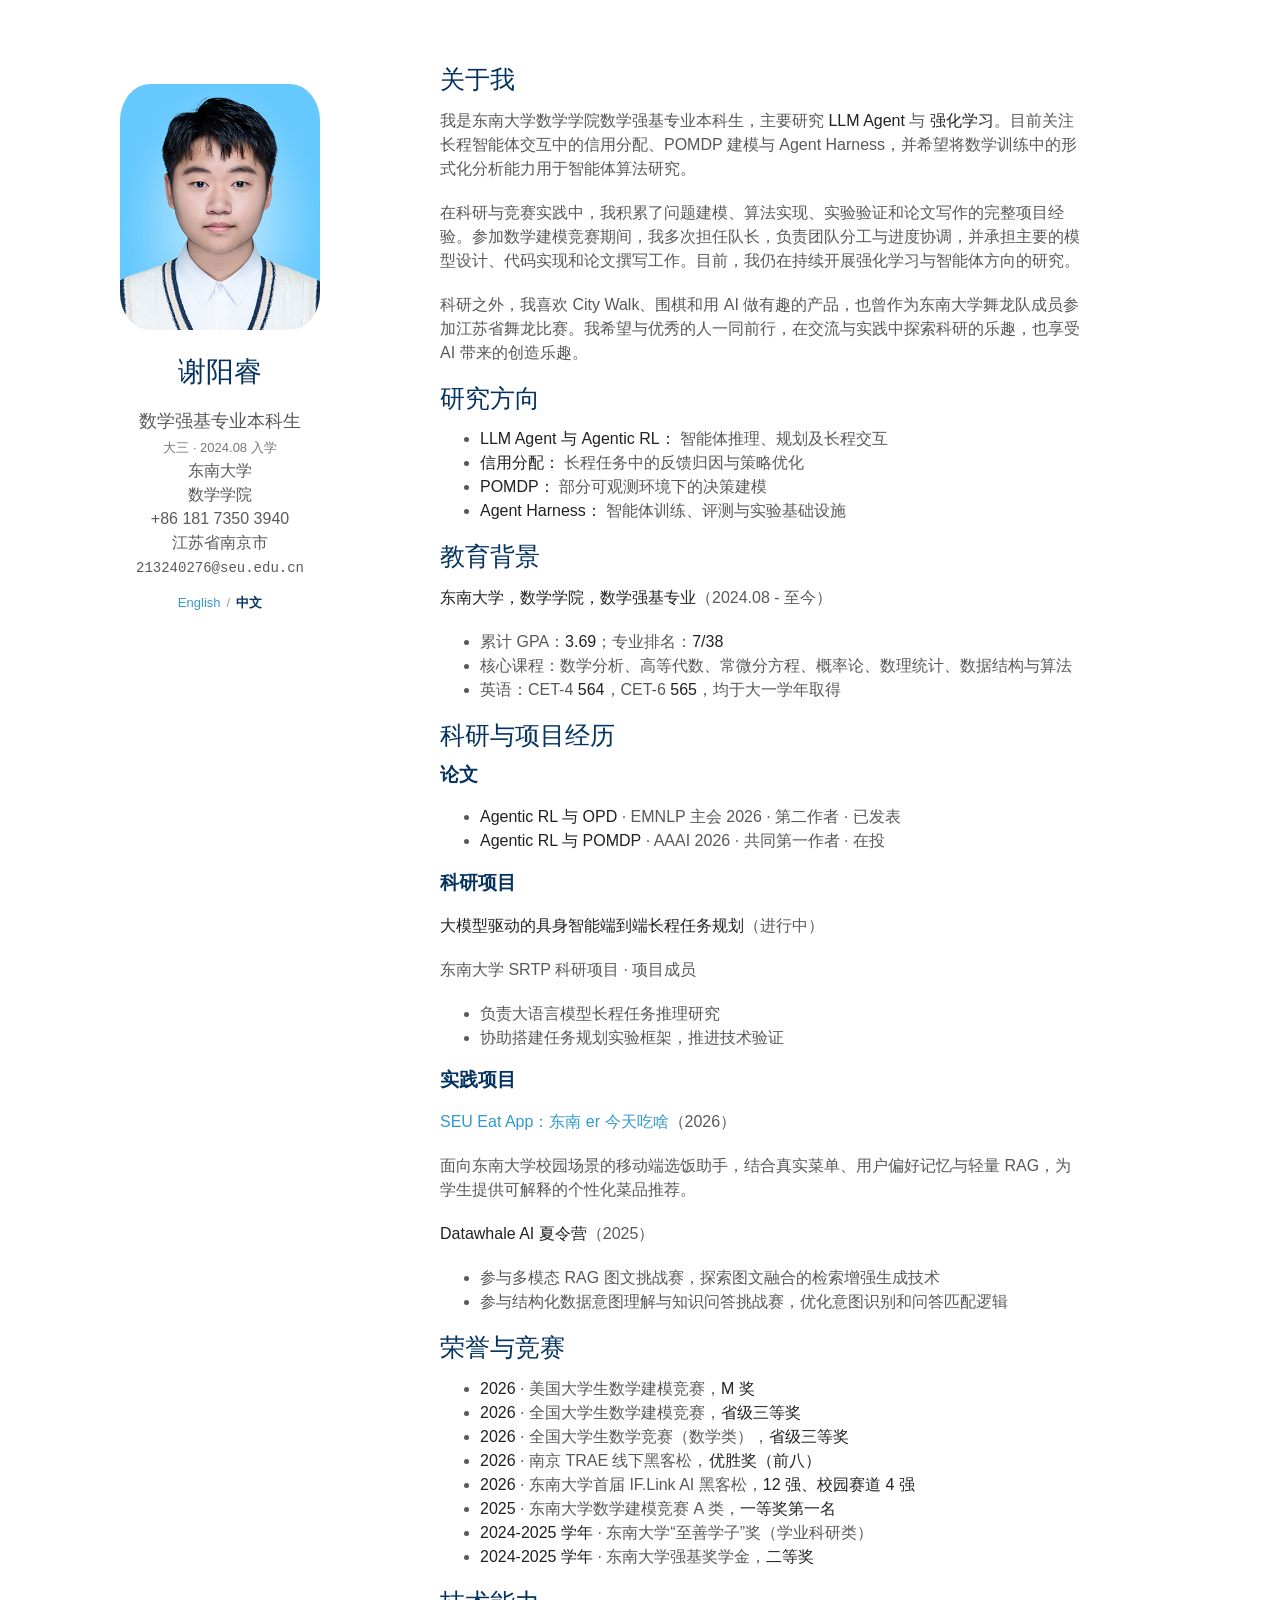
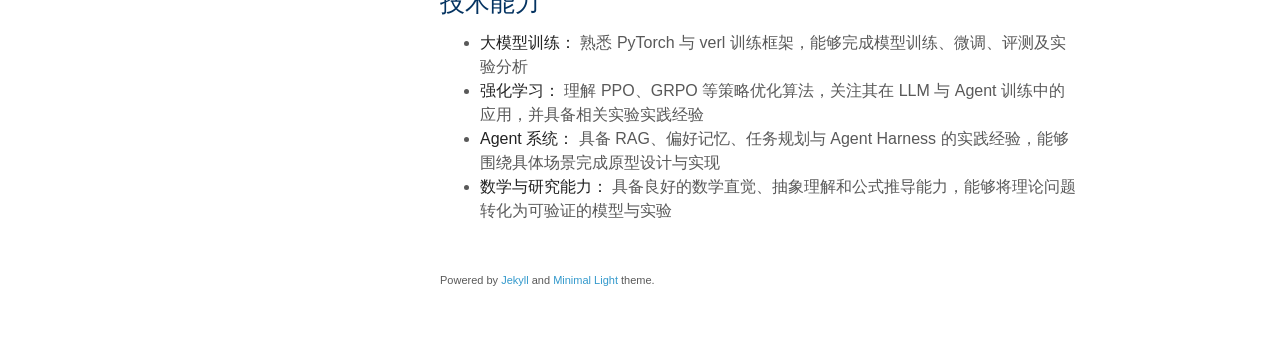
==== zh/index.html @ 02e59c10 "deploy bilingual academic homepage" ====
<!doctype html><html lang="zh-CN"><head>
  <meta charset="UTF-8"><meta name="viewport" content="width=device-width,initial-scale=1">
  <meta name="description" content="谢阳睿的学术主页。研究方向包括 LLM Agent、强化学习、信用分配与 Agent Harness。"><meta name="robots" content="noindex, nofollow, noarchive, nosnippet">
  <link rel="alternate" hreflang="en" href="/"><link rel="alternate" hreflang="zh-CN" href="/zh/"><link rel="alternate" hreflang="x-default" href="/">
  <link rel="icon" href="../assets/img/favicon.png" type="image/png"><title>谢阳睿 | 东南大学数学学院</title>
  <link rel="stylesheet" href="../assets/css/font_sans_serif.css"><link rel="stylesheet" href="../assets/css/style.css"></head>
  <body><div class="wrapper"><header>
  <a class="image avatar"><img src="../assets/img/yangrui-xie.jpeg" alt="谢阳睿"></a>
  <h1>谢阳睿</h1><position style="font-size:1.10rem">数学强基专业本科生</position><br>
  <div class="academic-status">大三 · 2024.08 入学</div>
  <a href="https://math.seu.edu.cn/"><autocolor>东南大学<br>数学学院</autocolor></a><br>
  <div class="address">+86 181 7350 3940<br>江苏省南京市</div><email>213240276@seu.edu.cn</email>
  <nav class="language-switch" aria-label="Language"><a href="../">English</a><span>/</span><a href="./" aria-current="page">中文</a></nav><br><br>
  </header><main><h2>关于我</h2>
<p>我是东南大学数学学院数学强基专业本科生，主要研究 <strong>LLM Agent</strong> 与 <strong>强化学习</strong>。目前关注长程智能体交互中的信用分配、POMDP 建模与 Agent Harness，并希望将数学训练中的形式化分析能力用于智能体算法研究。</p>
<p>在科研与竞赛实践中，我积累了问题建模、算法实现、实验验证和论文写作的完整项目经验。参加数学建模竞赛期间，我多次担任队长，负责团队分工与进度协调，并承担主要的模型设计、代码实现和论文撰写工作。目前，我仍在持续开展强化学习与智能体方向的研究。</p>
<p>科研之外，我喜欢 City Walk、围棋和用 AI 做有趣的产品，也曾作为东南大学舞龙队成员参加江苏省舞龙比赛。我希望与优秀的人一同前行，在交流与实践中探索科研的乐趣，也享受 AI 带来的创造乐趣。</p>
<h2>研究方向</h2>
<ul>
<li><strong>LLM Agent 与 Agentic RL：</strong> 智能体推理、规划及长程交互</li>
<li><strong>信用分配：</strong> 长程任务中的反馈归因与策略优化</li>
<li><strong>POMDP：</strong> 部分可观测环境下的决策建模</li>
<li><strong>Agent Harness：</strong> 智能体训练、评测与实验基础设施</li>
</ul>
<h2>教育背景</h2>
<p><strong>东南大学，数学学院，数学强基专业</strong>（2024.08 - 至今）</p>
<ul>
<li>累计 GPA：<strong>3.69</strong>；专业排名：<strong>7/38</strong></li>
<li>核心课程：数学分析、高等代数、常微分方程、概率论、数理统计、数据结构与算法</li>
<li>英语：CET-4 <strong>564</strong>，CET-6 <strong>565</strong>，均于大一学年取得</li>
</ul>
<h2>科研与项目经历</h2>
<h3>论文</h3>
<div class="publications compact-publications"><ul>
    <li><strong>Agentic RL 与 OPD</strong> · EMNLP 主会 2026 · 第二作者 · 已发表</li>
    <li><strong>Agentic RL 与 POMDP</strong> · AAAI 2026 · 共同第一作者 · 在投</li></ul></div>

<h3>科研项目</h3>
<p><strong>大模型驱动的具身智能端到端长程任务规划</strong>（进行中）</p>
<p>东南大学 SRTP 科研项目 · 项目成员</p>
<ul>
<li>负责大语言模型长程任务推理研究</li>
<li>协助搭建任务规划实验框架，推进技术验证</li>
</ul>
<h3>实践项目</h3>
<p><strong><a href="https://github.com/XYR222/seu-eat-app">SEU Eat App：东南 er 今天吃啥</a></strong>（2026）</p>
<p>面向东南大学校园场景的移动端选饭助手，结合真实菜单、用户偏好记忆与轻量 RAG，为学生提供可解释的个性化菜品推荐。</p>
<p><strong>Datawhale AI 夏令营</strong>（2025）</p>
<ul>
<li>参与多模态 RAG 图文挑战赛，探索图文融合的检索增强生成技术</li>
<li>参与结构化数据意图理解与知识问答挑战赛，优化意图识别和问答匹配逻辑</li>
</ul>
<h2>荣誉与竞赛</h2>
<ul>
<li><strong>2026</strong> · 美国大学生数学建模竞赛，<strong>M 奖</strong></li>
<li><strong>2026</strong> · 全国大学生数学建模竞赛，<strong>省级三等奖</strong></li>
<li><strong>2026</strong> · 全国大学生数学竞赛（数学类），<strong>省级三等奖</strong></li>
<li><strong>2026</strong> · 南京 TRAE 线下黑客松，<strong>优胜奖（前八）</strong></li>
<li><strong>2026</strong> · 东南大学首届 IF.Link AI 黑客松，<strong>12 强、校园赛道 4 强</strong></li>
<li><strong>2025</strong> · 东南大学数学建模竞赛 A 类，<strong>一等奖第一名</strong></li>
<li><strong>2024-2025 学年</strong> · 东南大学“至善学子”奖（学业科研类）</li>
<li><strong>2024-2025 学年</strong> · 东南大学强基奖学金，<strong>二等奖</strong></li>
</ul>
<h2>技术能力</h2>
<ul>
<li><strong>大模型训练：</strong> 熟悉 PyTorch 与 verl 训练框架，能够完成模型训练、微调、评测及实验分析</li>
<li><strong>强化学习：</strong> 理解 PPO、GRPO 等策略优化算法，关注其在 LLM 与 Agent 训练中的应用，并具备相关实验实践经验</li>
<li><strong>Agent 系统：</strong> 具备 RAG、偏好记忆、任务规划与 Agent Harness 的实践经验，能够围绕具体场景完成原型设计与实现</li>
<li><strong>数学与研究能力：</strong> 具备良好的数学直觉、抽象理解和公式推导能力，能够将理论问题转化为可验证的模型与实验</li>
</ul>
<br><p><small>Powered by <a href="https://jekyllrb.com/">Jekyll</a> and <a href="https://github.com/harryrichman/minimal-light-academic">Minimal Light</a> theme.</small></p></main><footer></footer></div>
  <script src="../assets/js/scale.fix.js"></script></body></html>
---- assets/css/font_sans_serif.css ----
body {
  background-color: #fff;
  font: 16px/1.5 Calibri, -apple-system, BlinkMacSystemFont, "Segoe UI", Roboto, Oxygen, Ubuntu, Cantarell, "Fira Sans", "Droid Sans", "Helvetica Neue", Arial, sans-serif, "Apple Color Emoji", "Segoe UI Emoji", "Segoe UI Symbol";
  color: #595959;
  font-weight: 400;
}
---- assets/css/style.css ----
body{margin:0;padding:0}code{font-size:10pt}.pub-row,.note-row{display:flex;align-items:center}.social-icons a{display:inline-block;height:2.4rem;width:2.4rem;background-color:rgba(0,0,0,0);color:#043361 !important;border-radius:100%;text-align:center;font-size:1.15rem;line-height:2.5rem;margin-right:1rem}.social-icons a:last-child{margin-right:0}.social-icons a:hover{background-color:#fff;color:#000;transform:scale(1.2)}.icon-button{background-color:#fff;border-radius:3.6rem;cursor:pointer;display:inline-block;font-size:2rem;height:3.6rem;line-height:3.6rem;margin:0 5px;position:relative;text-align:center;-webkit-user-select:none;-moz-user-select:none;-ms-user-select:none;user-select:none;width:3.6rem}.icon-button span{border-radius:0;display:block;height:0;left:50%;margin:0;position:absolute;top:50%;-webkit-transition:all .3s;-moz-transition:all .3s;-o-transition:all .3s;transition:all .3s;width:0}.icon-button:hover span{width:3.6rem;height:3.6rem;border-radius:3.6rem;margin:-1.8rem}.twitter span{background-color:#4099ff}.facebook span{background-color:#4286f4}.linkedin span{background-color:#0077b5}.github span{background-color:#000}email{font-size:14px;font-family:monospace,"Ubuntu Mono";white-space:nowrap;margin-left:-100%;margin-right:-100%}.icon-button i{background:none;color:#fff;height:3.6rem;left:0;line-height:3.6rem;position:absolute;top:0;-webkit-transition:all .3s;-moz-transition:all .3s;-o-transition:all .3s;transition:all .3s;width:3.6rem;z-index:10}.icon-button .icon-twitter{color:#4099ff}.icon-button .icon-facebook{color:#4286f4}.icon-button .icon-github{color:#000}.icon-button .icon-linkedin{color:#0077b5}.icon-button:hover .icon-twitter,.icon-button:hover .icon-facebook,.icon-button:hover .icon-github,.icon-button:hover .icon-linkedin{color:#fff}autocolor{color:#595959}lightonly{visibility:visible}darkonly{visibility:hidden}education{font-weight:500;font-size:115%}papertitle{font-weight:600;font-size:100%}.image{border-radius:.35em;border:0;display:inline-block;position:relative}.image:before{-moz-transition:opacity .2s ease-in-out;-webkit-transition:opacity .2s ease-in-out;-ms-transition:opacity .2s ease-in-out;transition:opacity .2s ease-in-out;border-radius:.35em;content:"";display:block;height:100%;left:0;opacity:.5;position:absolute;top:0;width:100%}.image.avatar:before{display:none}.image.avatar img{width:200px;border-radius:15%;margin:20px 10px;padding:0}#header .image.avatar{margin:0 0 1em 0;width:8em}h3,h4,h5,h6{font-weight:600;color:#043361;margin:0 0 20px}h1{font-weight:500;color:#043361;margin:0 0 20px}h2{color:#043361;font-weight:500;margin:2px 0px 15px;font-size:157%}p,ul,ol,table,pre,dl{margin:0 0 20px}h1,h2,h3{line-height:1.1}h1{font-size:28px}a{color:#39c;text-decoration:none}a:hover{color:#069}a small{font-size:11px;color:#777;margin-top:-0.3em;display:block}a:hover small{color:#777}.wrapper{width:1080px;margin:0 auto}blockquote{border-left:1px solid #e5e5e5;margin:1em 10px;padding:0 0 0 20px;font-style:italic}code,pre{font-family:Monaco,Bitstream Vera Sans Mono,Lucida Console,Terminal,Consolas,Liberation Mono,DejaVu Sans Mono,Courier New,monospace;color:#333;background-color:#f8f8f8;border-radius:2px;padding:.2rem 0}pre{padding:8px 15px;background:#f8f8f8;border-radius:5px;border:1px solid #e5e5e5;overflow-x:auto}table{width:100%;border-collapse:collapse}th,td{text-align:left;padding:5px 10px;border-bottom:1px solid #e5e5e5}dt{color:#444;font-weight:500}th{color:#444}header{width:240px;float:left;position:fixed;-webkit-font-smoothing:subpixel-antialiased;padding-top:4em;text-align:center}header ul{list-style:none;height:40px;padding:0;background:#f4f4f4;border-radius:5px;border:1px solid #e0e0e0;width:270px}header li{width:89px;float:left;border-right:1px solid #e0e0e0;height:40px}header li:first-child a{border-radius:5px 0 0 5px}header li:last-child a{border-radius:0 5px 5px 0}header ul a{line-height:1;font-size:11px;color:#999;display:block;text-align:center;padding-top:6px;height:34px}header ul a:hover{color:#999}header ul a:active{background-color:#f0f0f0}strong{color:#222;font-weight:500}header ul li+li+li{border-right:none;width:89px}header ul a strong{font-size:14px;display:block;color:#222}main{width:640px;float:right;padding-top:4em;padding-bottom:50px;padding-right:100px}small{font-size:11px}hr{border:0;background:#e5e5e5;height:1px;margin:0 0 20px}footer{width:232px;float:left;position:fixed;bottom:30px;-webkit-font-smoothing:subpixel-antialiased;text-align:center}@media print,screen and (max-width: 1040px){.pub-row,.note-row{display:flex;align-items:center}div.wrapper{width:auto;margin:0}header,main,footer{float:none;position:static;width:auto}header{padding-right:320px}main{border:1px solid #e5e5e5;border-width:1px 0;padding:20px 0;margin:0 0 20px}header a small{display:inline}header ul{position:absolute;right:50px;top:52px}.image.avatar img{width:170px}#head1o2{visibility:hidden}#head2o2{visibility:hidden}}@media print,screen and (max-width: 1040px){body{word-wrap:break-word;padding:15px}.pub-row,note-row{display:flex;align-items:center}header{padding:0}pre,code{word-wrap:normal}}@media print,screen and (max-width: 480px){.pub-row,note-row{display:block;align-items:center}body{padding:15px}header ul{width:99%}header li,header ul li+li+li{width:33%}.image.avatar img{width:140px}#head1o2{visibility:hidden}#head2o2{visibility:hidden}}@media print{body{padding:.4in;font-size:12pt;color:#444}}.biblink{text-decoration:none;display:inline;margin-right:0px}.fakelink{text-decoration:none;cursor:pointer}.bibref{font-size:70%;margin-top:10px;margin-left:0px;display:none;font-family:monospace}.badge{display:inline-block;padding:.25em .4em;font-size:75%;font-weight:700;line-height:1;text-align:center;white-space:nowrap;vertical-align:baseline;border-radius:.25rem;transition:color .15s ease-in-out,background-color .15s ease-in-out,border-color .15s ease-in-out,box-shadow .15s ease-in-out}.badge{color:#fff !important;border-radius:.125rem;-webkit-box-shadow:0 2px 5px 0 rgba(0,0,0,.16),0 2px 10px 0 rgba(0,0,0,.12);box-shadow:0 2px 5px 0 rgba(0,0,0,.16),0 2px 10px 0 rgba(0,0,0,.12)}:root{--global-bg-color: #ffffff;--global-code-bg-color: rgba(181, 9, 172, 0.05);--global-text-color: #000000;--global-text-color-light: #828282;--global-theme-color: #002D72;--global-hover-color: #ffb81c;--global-footer-bg-color: #1c1c1c;--global-footer-text-color: #e8e8e8;--global-footer-link-color: #ffffff;--global-distill-app-color: #828282}@media print,screen and (min-width: 480px){.col-sm-9{width:100%}}.publications{margin-top:0}.publications h1{color:var(--global-theme-color);font-size:2rem;text-align:center;margin-top:1em;margin-bottom:1em}.publications h2{margin-bottom:1rem}.publications h2 span{font-size:1.5rem}.publications h2.year{color:#e8e8e8;border-top:1px solid #e8e8e8;margin-top:2rem;margin-bottom:0rem;text-align:right}.publications ol.bibliography{list-style:none;padding:0;margin-top:0}.publications ol.bibliography li{margin-bottom:.5rem}.publications ol.bibliography li .abbr{height:8rem;margin-bottom:.5rem}.publications ol.bibliography li .abbr abbr{display:inline-block;background-color:var(--global-theme-color);padding-left:1rem;padding-right:1rem;position:absolute;top:8px;left:16px}.publications ol.bibliography li .abbr abbr a{color:#fff}.publications ol.bibliography li .abbr abbr a:hover{text-decoration:none}.publications ol.bibliography li .abbr .award{color:var(--global-theme-color) !important;border:1px solid var(--global-theme-color)}.publications ol.bibliography li .title{font-weight:bolder}.publications ol.bibliography li .author a{border-bottom:1px var(--global-theme-color)}.publications ol.bibliography li .author a:hover{border-bottom-style:solid;text-decoration:none}.publications ol.bibliography li .author>em{border-bottom:1px solid;font-style:normal}.publications ol.bibliography li .links a.btn{color:#000;border:1px solid #000;padding-left:.5rem;padding-right:.5rem;padding-top:.1rem;padding-bottom:.1rem}.publications ol.bibliography li .links a.btn:hover{color:var(--global-theme-color);border-color:var(--global-theme-color)}.publications ol.bibliography li .hidden{font-size:.875rem;max-height:0px;overflow:hidden;text-align:justify;-webkit-transition:.15s ease;-moz-transition:.15s ease;-ms-transition:.15s ease;-o-transition:.15s ease;transition:all .15s ease}.publications ol.bibliography li .hidden p{line-height:1.4em;margin:10px}.publications ol.bibliography li .hidden pre{font-size:1em;line-height:1.4em;padding:10px}.publications ol.bibliography li .hidden.open{max-height:100em;-webkit-transition:.15s ease;-moz-transition:.15s ease;-ms-transition:.15s ease;-o-transition:.15s ease;transition:all .15s ease}.publications ol.bibliography li div.abstract.hidden{border:dashed 1px var(--global-bg-color)}.publications ol.bibliography li div.abstract.hidden.open{border-color:var(--global-text-color)}.publications ol.bibliography li .teaser{border-radius:8px;box-shadow:3px 3px 6px #888;height:123px;width:180px;margin-top:5px;margin-left:5px;margin-bottom:5px;object-fit:cover}.notes ul.notes_list li .links a.btn{color:#000;border:1px solid #000;padding-left:.5rem;padding-right:.5rem;padding-top:.1rem;padding-bottom:.1rem}.notes ul.notes_list li .links a.btn:hover{color:var(--global-theme-color);border-color:var(--global-theme-color)}.notes ul.notes_list li .teaser{border-radius:8px;box-shadow:3px 3px 6px #888;height:123px;width:180px;margin-top:5px;margin-left:5px;margin-bottom:5px;object-fit:cover}.language-switch{margin-top:14px;font-size:13px}.academic-status{margin:3px 0 2px;color:#777;font-size:13px}.language-switch span{margin:0 6px;color:#999}.language-switch a[aria-current=page]{color:#043361;font-weight:600;cursor:default;text-decoration:none}
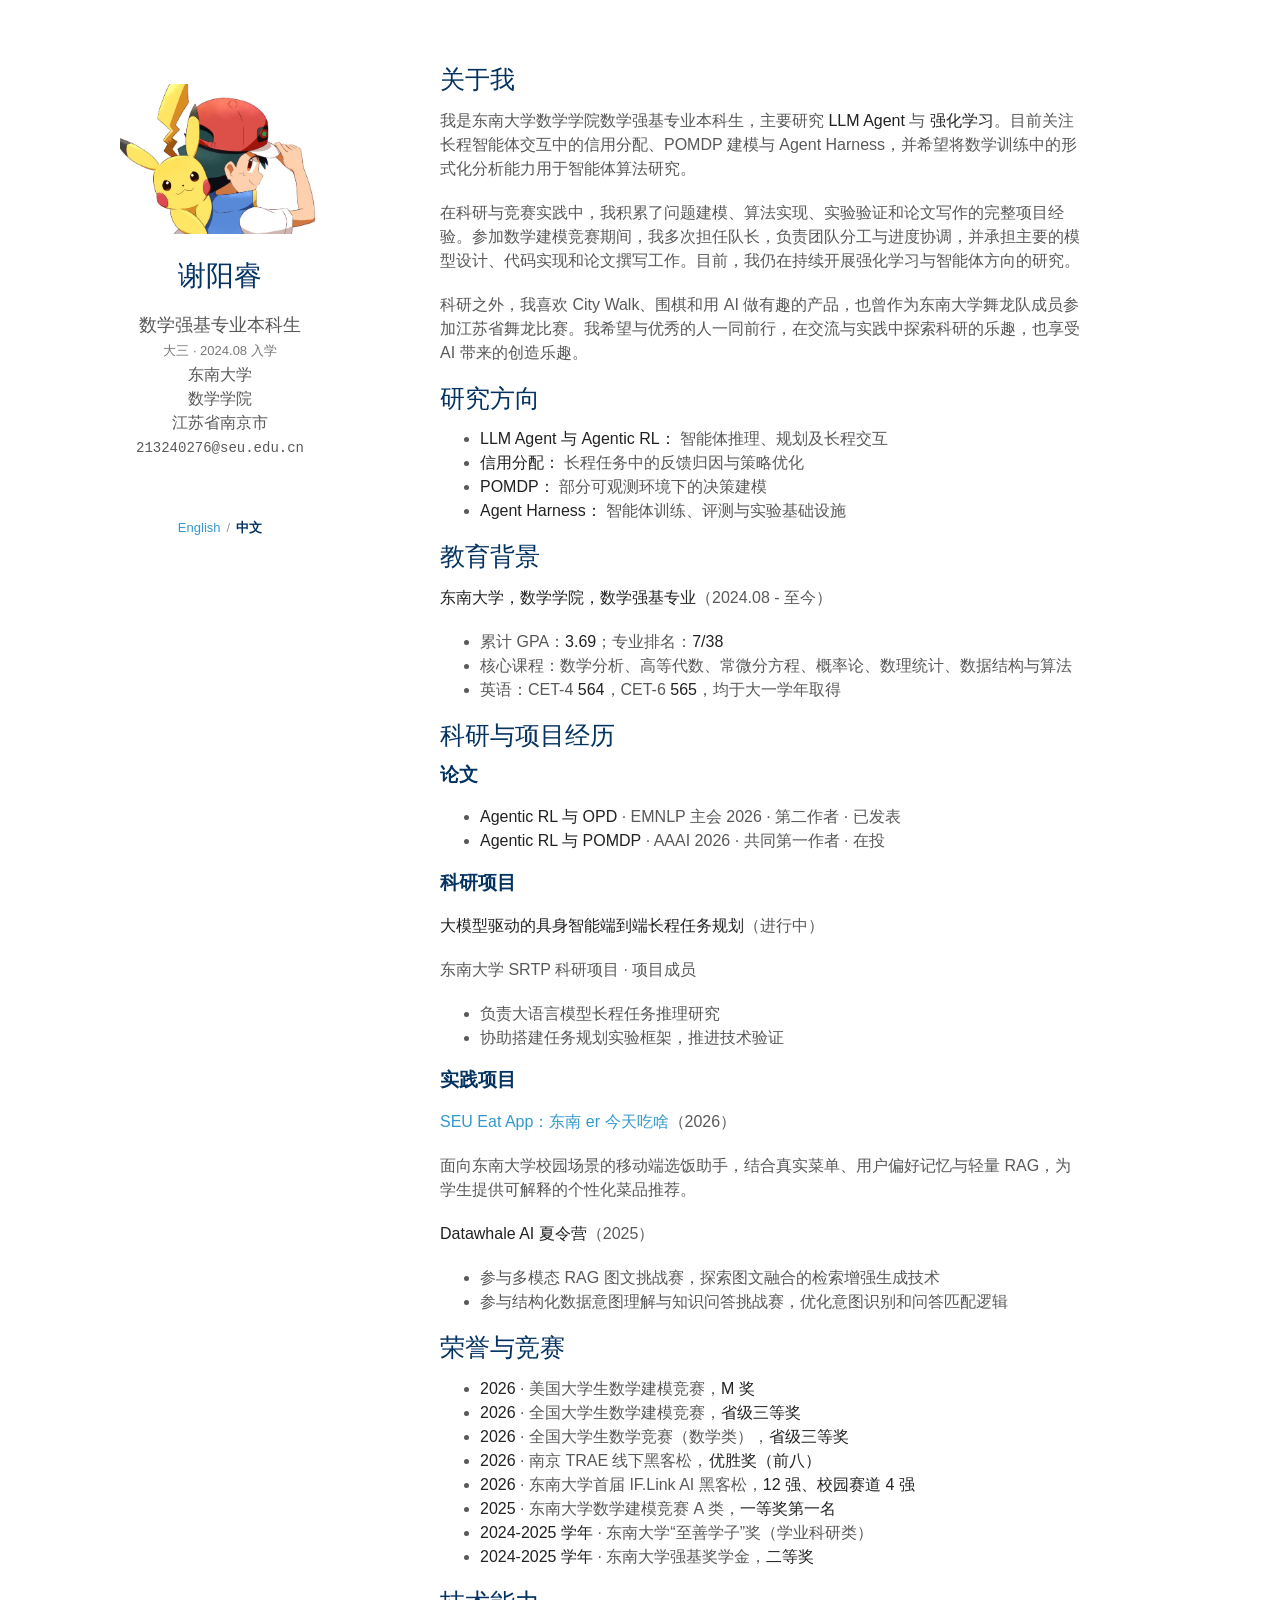
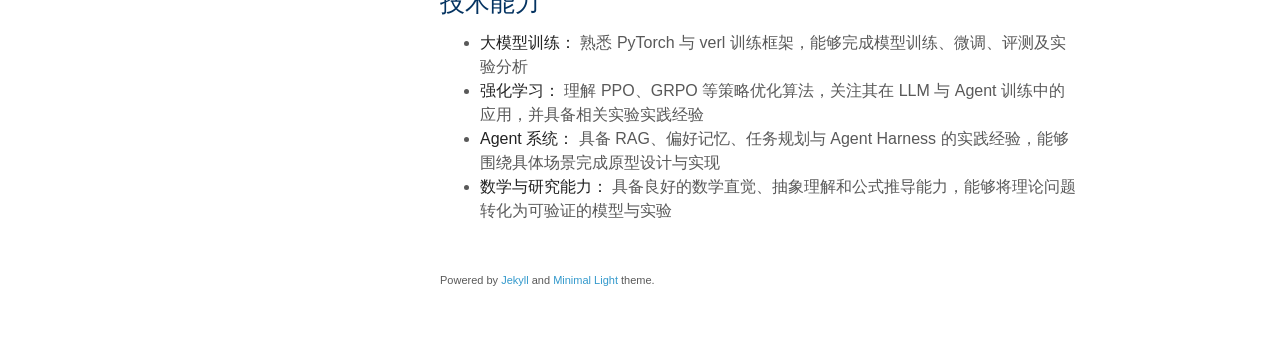
==== commit 3634caff: "update sidebar contact links" ====
--- a/zh/index.html
+++ b/zh/index.html
@@ -9,7 +9,8 @@
   <h1>谢阳睿</h1><position style="font-size:1.10rem">数学强基专业本科生</position><br>
   <div class="academic-status">大三 · 2024.08 入学</div>
   <a href="https://math.seu.edu.cn/"><autocolor>东南大学<br>数学学院</autocolor></a><br>
-  <div class="address">+86 181 7350 3940<br>江苏省南京市</div><email>213240276@seu.edu.cn</email>
+  <div class="address">江苏省南京市</div><email>213240276@seu.edu.cn</email>
+  <div class="social-icons"><a style="margin: 0 5px 0 0" href="https://github.com/XYR222" aria-label="GitHub"><i class="fab fa-github"></i></a></div>
   <nav class="language-switch" aria-label="Language"><a href="../">English</a><span>/</span><a href="./" aria-current="page">中文</a></nav><br><br>
   </header><main><h2>关于我</h2>
 <p>我是东南大学数学学院数学强基专业本科生，主要研究 <strong>LLM Agent</strong> 与 <strong>强化学习</strong>。目前关注长程智能体交互中的信用分配、POMDP 建模与 Agent Harness，并希望将数学训练中的形式化分析能力用于智能体算法研究。</p>
@@ -69,4 +70,4 @@
 <li><strong>数学与研究能力：</strong> 具备良好的数学直觉、抽象理解和公式推导能力，能够将理论问题转化为可验证的模型与实验</li>
 </ul>
 <br><p><small>Powered by <a href="https://jekyllrb.com/">Jekyll</a> and <a href="https://github.com/harryrichman/minimal-light-academic">Minimal Light</a> theme.</small></p></main><footer></footer></div>
-  <script src="../assets/js/scale.fix.js"></script></body></html>+  <script src="../assets/js/scale.fix.js"></script></body></html>
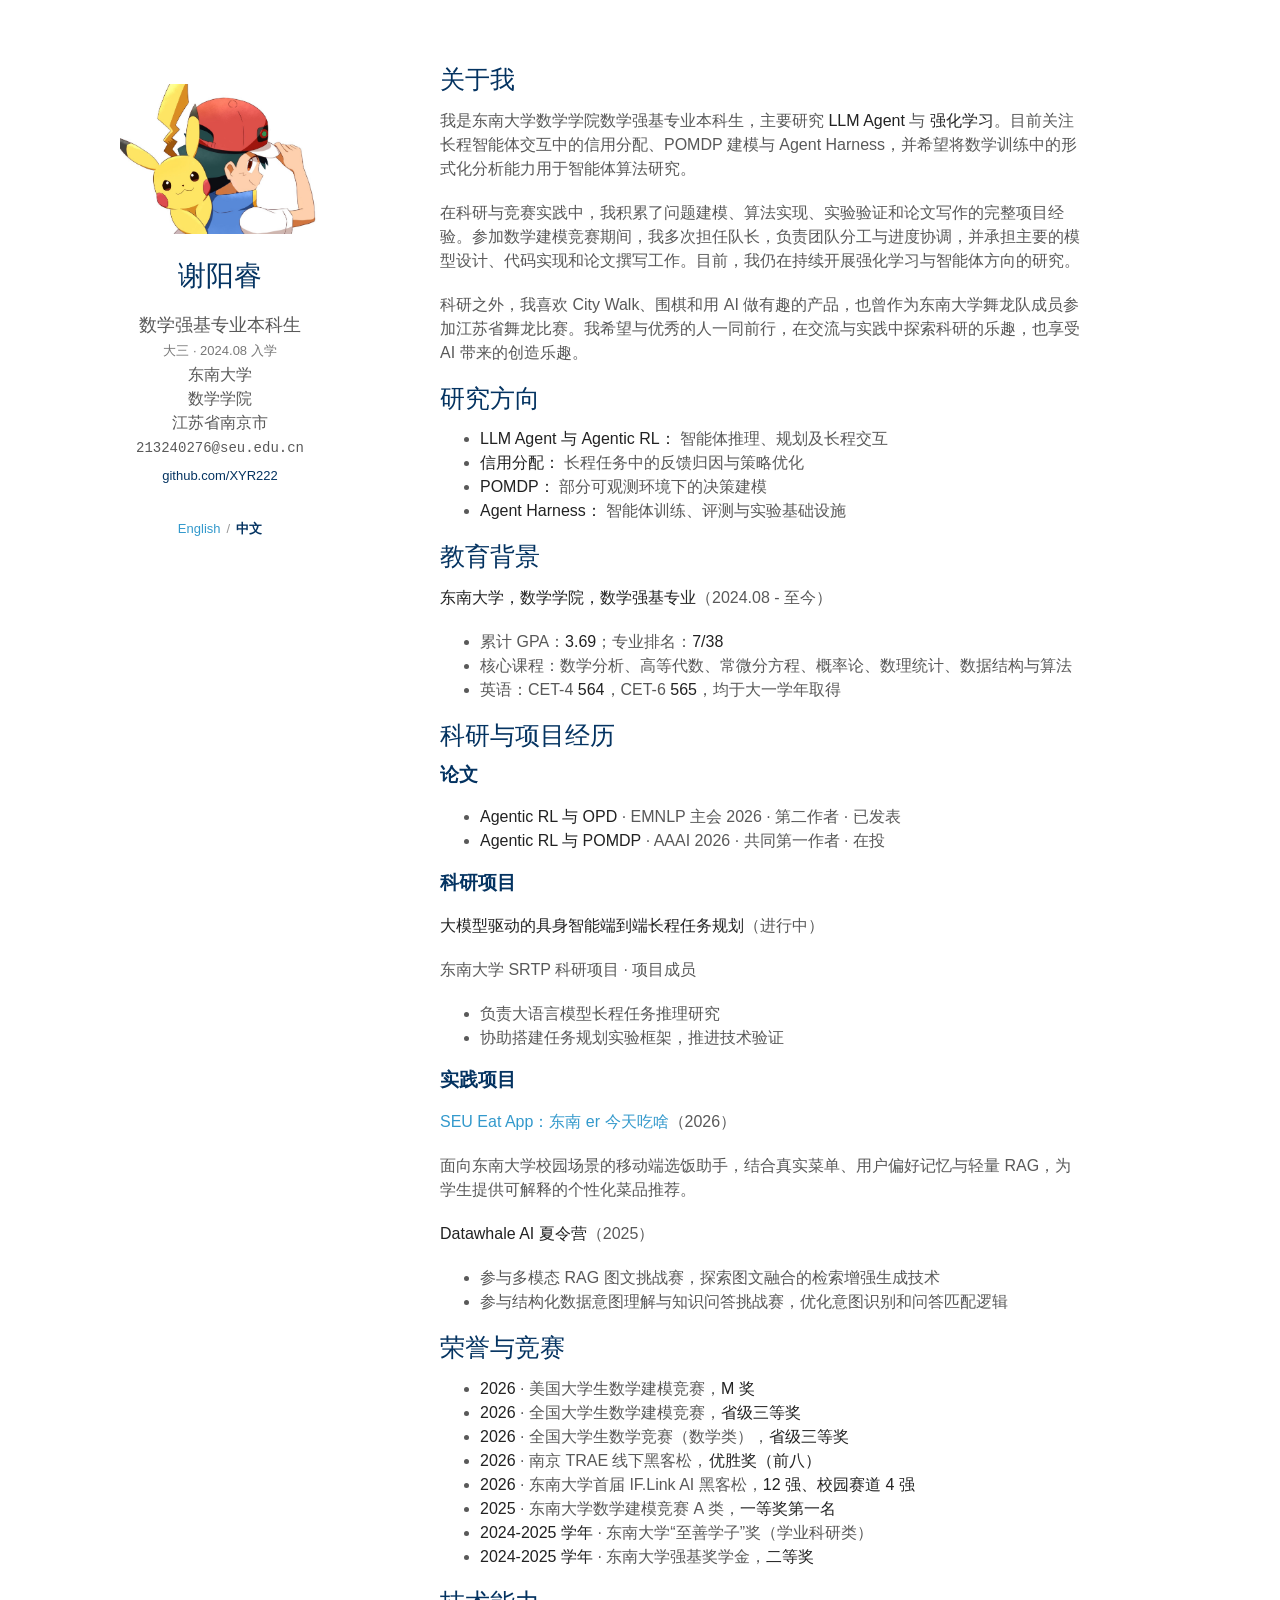
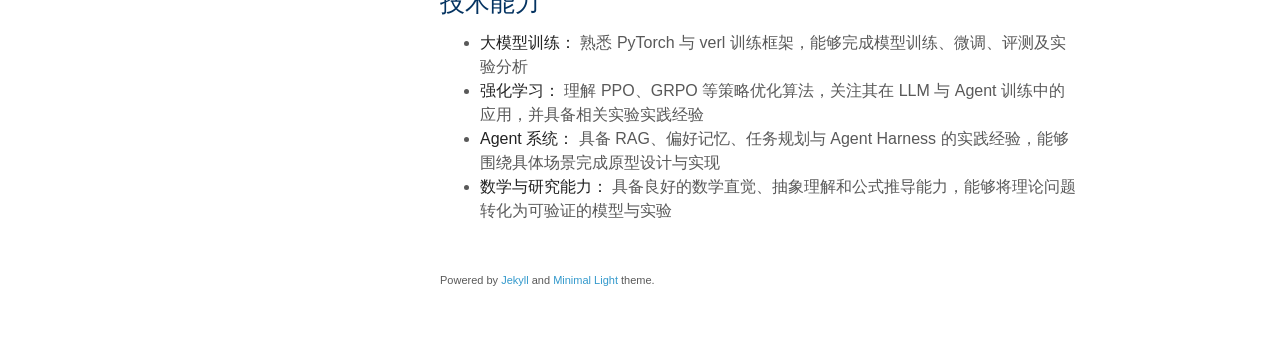
==== commit 5aaafda1: "show GitHub profile link" ====
--- a/zh/index.html
+++ b/zh/index.html
@@ -10,7 +10,7 @@
   <div class="academic-status">大三 · 2024.08 入学</div>
   <a href="https://math.seu.edu.cn/"><autocolor>东南大学<br>数学学院</autocolor></a><br>
   <div class="address">江苏省南京市</div><email>213240276@seu.edu.cn</email>
-  <div class="social-icons"><a style="margin: 0 5px 0 0" href="https://github.com/XYR222" aria-label="GitHub"><i class="fab fa-github"></i></a></div>
+  <div class="social-icons"><a class="github-profile-link" href="https://github.com/XYR222">github.com/XYR222</a></div>
   <nav class="language-switch" aria-label="Language"><a href="../">English</a><span>/</span><a href="./" aria-current="page">中文</a></nav><br><br>
   </header><main><h2>关于我</h2>
 <p>我是东南大学数学学院数学强基专业本科生，主要研究 <strong>LLM Agent</strong> 与 <strong>强化学习</strong>。目前关注长程智能体交互中的信用分配、POMDP 建模与 Agent Harness，并希望将数学训练中的形式化分析能力用于智能体算法研究。</p>
--- a/assets/css/style.css
+++ b/assets/css/style.css
@@ -1 +1,2 @@
 body{margin:0;padding:0}code{font-size:10pt}.pub-row,.note-row{display:flex;align-items:center}.social-icons a{display:inline-block;height:2.4rem;width:2.4rem;background-color:rgba(0,0,0,0);color:#043361 !important;border-radius:100%;text-align:center;font-size:1.15rem;line-height:2.5rem;margin-right:1rem}.social-icons a:last-child{margin-right:0}.social-icons a:hover{background-color:#fff;color:#000;transform:scale(1.2)}.icon-button{background-color:#fff;border-radius:3.6rem;cursor:pointer;display:inline-block;font-size:2rem;height:3.6rem;line-height:3.6rem;margin:0 5px;position:relative;text-align:center;-webkit-user-select:none;-moz-user-select:none;-ms-user-select:none;user-select:none;width:3.6rem}.icon-button span{border-radius:0;display:block;height:0;left:50%;margin:0;position:absolute;top:50%;-webkit-transition:all .3s;-moz-transition:all .3s;-o-transition:all .3s;transition:all .3s;width:0}.icon-button:hover span{width:3.6rem;height:3.6rem;border-radius:3.6rem;margin:-1.8rem}.twitter span{background-color:#4099ff}.facebook span{background-color:#4286f4}.linkedin span{background-color:#0077b5}.github span{background-color:#000}email{font-size:14px;font-family:monospace,"Ubuntu Mono";white-space:nowrap;margin-left:-100%;margin-right:-100%}.icon-button i{background:none;color:#fff;height:3.6rem;left:0;line-height:3.6rem;position:absolute;top:0;-webkit-transition:all .3s;-moz-transition:all .3s;-o-transition:all .3s;transition:all .3s;width:3.6rem;z-index:10}.icon-button .icon-twitter{color:#4099ff}.icon-button .icon-facebook{color:#4286f4}.icon-button .icon-github{color:#000}.icon-button .icon-linkedin{color:#0077b5}.icon-button:hover .icon-twitter,.icon-button:hover .icon-facebook,.icon-button:hover .icon-github,.icon-button:hover .icon-linkedin{color:#fff}autocolor{color:#595959}lightonly{visibility:visible}darkonly{visibility:hidden}education{font-weight:500;font-size:115%}papertitle{font-weight:600;font-size:100%}.image{border-radius:.35em;border:0;display:inline-block;position:relative}.image:before{-moz-transition:opacity .2s ease-in-out;-webkit-transition:opacity .2s ease-in-out;-ms-transition:opacity .2s ease-in-out;transition:opacity .2s ease-in-out;border-radius:.35em;content:"";display:block;height:100%;left:0;opacity:.5;position:absolute;top:0;width:100%}.image.avatar:before{display:none}.image.avatar img{width:200px;border-radius:15%;margin:20px 10px;padding:0}#header .image.avatar{margin:0 0 1em 0;width:8em}h3,h4,h5,h6{font-weight:600;color:#043361;margin:0 0 20px}h1{font-weight:500;color:#043361;margin:0 0 20px}h2{color:#043361;font-weight:500;margin:2px 0px 15px;font-size:157%}p,ul,ol,table,pre,dl{margin:0 0 20px}h1,h2,h3{line-height:1.1}h1{font-size:28px}a{color:#39c;text-decoration:none}a:hover{color:#069}a small{font-size:11px;color:#777;margin-top:-0.3em;display:block}a:hover small{color:#777}.wrapper{width:1080px;margin:0 auto}blockquote{border-left:1px solid #e5e5e5;margin:1em 10px;padding:0 0 0 20px;font-style:italic}code,pre{font-family:Monaco,Bitstream Vera Sans Mono,Lucida Console,Terminal,Consolas,Liberation Mono,DejaVu Sans Mono,Courier New,monospace;color:#333;background-color:#f8f8f8;border-radius:2px;padding:.2rem 0}pre{padding:8px 15px;background:#f8f8f8;border-radius:5px;border:1px solid #e5e5e5;overflow-x:auto}table{width:100%;border-collapse:collapse}th,td{text-align:left;padding:5px 10px;border-bottom:1px solid #e5e5e5}dt{color:#444;font-weight:500}th{color:#444}header{width:240px;float:left;position:fixed;-webkit-font-smoothing:subpixel-antialiased;padding-top:4em;text-align:center}header ul{list-style:none;height:40px;padding:0;background:#f4f4f4;border-radius:5px;border:1px solid #e0e0e0;width:270px}header li{width:89px;float:left;border-right:1px solid #e0e0e0;height:40px}header li:first-child a{border-radius:5px 0 0 5px}header li:last-child a{border-radius:0 5px 5px 0}header ul a{line-height:1;font-size:11px;color:#999;display:block;text-align:center;padding-top:6px;height:34px}header ul a:hover{color:#999}header ul a:active{background-color:#f0f0f0}strong{color:#222;font-weight:500}header ul li+li+li{border-right:none;width:89px}header ul a strong{font-size:14px;display:block;color:#222}main{width:640px;float:right;padding-top:4em;padding-bottom:50px;padding-right:100px}small{font-size:11px}hr{border:0;background:#e5e5e5;height:1px;margin:0 0 20px}footer{width:232px;float:left;position:fixed;bottom:30px;-webkit-font-smoothing:subpixel-antialiased;text-align:center}@media print,screen and (max-width: 1040px){.pub-row,.note-row{display:flex;align-items:center}div.wrapper{width:auto;margin:0}header,main,footer{float:none;position:static;width:auto}header{padding-right:320px}main{border:1px solid #e5e5e5;border-width:1px 0;padding:20px 0;margin:0 0 20px}header a small{display:inline}header ul{position:absolute;right:50px;top:52px}.image.avatar img{width:170px}#head1o2{visibility:hidden}#head2o2{visibility:hidden}}@media print,screen and (max-width: 1040px){body{word-wrap:break-word;padding:15px}.pub-row,note-row{display:flex;align-items:center}header{padding:0}pre,code{word-wrap:normal}}@media print,screen and (max-width: 480px){.pub-row,note-row{display:block;align-items:center}body{padding:15px}header ul{width:99%}header li,header ul li+li+li{width:33%}.image.avatar img{width:140px}#head1o2{visibility:hidden}#head2o2{visibility:hidden}}@media print{body{padding:.4in;font-size:12pt;color:#444}}.biblink{text-decoration:none;display:inline;margin-right:0px}.fakelink{text-decoration:none;cursor:pointer}.bibref{font-size:70%;margin-top:10px;margin-left:0px;display:none;font-family:monospace}.badge{display:inline-block;padding:.25em .4em;font-size:75%;font-weight:700;line-height:1;text-align:center;white-space:nowrap;vertical-align:baseline;border-radius:.25rem;transition:color .15s ease-in-out,background-color .15s ease-in-out,border-color .15s ease-in-out,box-shadow .15s ease-in-out}.badge{color:#fff !important;border-radius:.125rem;-webkit-box-shadow:0 2px 5px 0 rgba(0,0,0,.16),0 2px 10px 0 rgba(0,0,0,.12);box-shadow:0 2px 5px 0 rgba(0,0,0,.16),0 2px 10px 0 rgba(0,0,0,.12)}:root{--global-bg-color: #ffffff;--global-code-bg-color: rgba(181, 9, 172, 0.05);--global-text-color: #000000;--global-text-color-light: #828282;--global-theme-color: #002D72;--global-hover-color: #ffb81c;--global-footer-bg-color: #1c1c1c;--global-footer-text-color: #e8e8e8;--global-footer-link-color: #ffffff;--global-distill-app-color: #828282}@media print,screen and (min-width: 480px){.col-sm-9{width:100%}}.publications{margin-top:0}.publications h1{color:var(--global-theme-color);font-size:2rem;text-align:center;margin-top:1em;margin-bottom:1em}.publications h2{margin-bottom:1rem}.publications h2 span{font-size:1.5rem}.publications h2.year{color:#e8e8e8;border-top:1px solid #e8e8e8;margin-top:2rem;margin-bottom:0rem;text-align:right}.publications ol.bibliography{list-style:none;padding:0;margin-top:0}.publications ol.bibliography li{margin-bottom:.5rem}.publications ol.bibliography li .abbr{height:8rem;margin-bottom:.5rem}.publications ol.bibliography li .abbr abbr{display:inline-block;background-color:var(--global-theme-color);padding-left:1rem;padding-right:1rem;position:absolute;top:8px;left:16px}.publications ol.bibliography li .abbr abbr a{color:#fff}.publications ol.bibliography li .abbr abbr a:hover{text-decoration:none}.publications ol.bibliography li .abbr .award{color:var(--global-theme-color) !important;border:1px solid var(--global-theme-color)}.publications ol.bibliography li .title{font-weight:bolder}.publications ol.bibliography li .author a{border-bottom:1px var(--global-theme-color)}.publications ol.bibliography li .author a:hover{border-bottom-style:solid;text-decoration:none}.publications ol.bibliography li .author>em{border-bottom:1px solid;font-style:normal}.publications ol.bibliography li .links a.btn{color:#000;border:1px solid #000;padding-left:.5rem;padding-right:.5rem;padding-top:.1rem;padding-bottom:.1rem}.publications ol.bibliography li .links a.btn:hover{color:var(--global-theme-color);border-color:var(--global-theme-color)}.publications ol.bibliography li .hidden{font-size:.875rem;max-height:0px;overflow:hidden;text-align:justify;-webkit-transition:.15s ease;-moz-transition:.15s ease;-ms-transition:.15s ease;-o-transition:.15s ease;transition:all .15s ease}.publications ol.bibliography li .hidden p{line-height:1.4em;margin:10px}.publications ol.bibliography li .hidden pre{font-size:1em;line-height:1.4em;padding:10px}.publications ol.bibliography li .hidden.open{max-height:100em;-webkit-transition:.15s ease;-moz-transition:.15s ease;-ms-transition:.15s ease;-o-transition:.15s ease;transition:all .15s ease}.publications ol.bibliography li div.abstract.hidden{border:dashed 1px var(--global-bg-color)}.publications ol.bibliography li div.abstract.hidden.open{border-color:var(--global-text-color)}.publications ol.bibliography li .teaser{border-radius:8px;box-shadow:3px 3px 6px #888;height:123px;width:180px;margin-top:5px;margin-left:5px;margin-bottom:5px;object-fit:cover}.notes ul.notes_list li .links a.btn{color:#000;border:1px solid #000;padding-left:.5rem;padding-right:.5rem;padding-top:.1rem;padding-bottom:.1rem}.notes ul.notes_list li .links a.btn:hover{color:var(--global-theme-color);border-color:var(--global-theme-color)}.notes ul.notes_list li .teaser{border-radius:8px;box-shadow:3px 3px 6px #888;height:123px;width:180px;margin-top:5px;margin-left:5px;margin-bottom:5px;object-fit:cover}.language-switch{margin-top:14px;font-size:13px}.academic-status{margin:3px 0 2px;color:#777;font-size:13px}.language-switch span{margin:0 6px;color:#999}.language-switch a[aria-current=page]{color:#043361;font-weight:600;cursor:default;text-decoration:none}
+.social-icons a.github-profile-link{width:auto;font-size:13px;line-height:1.4;margin-top:8px!important}
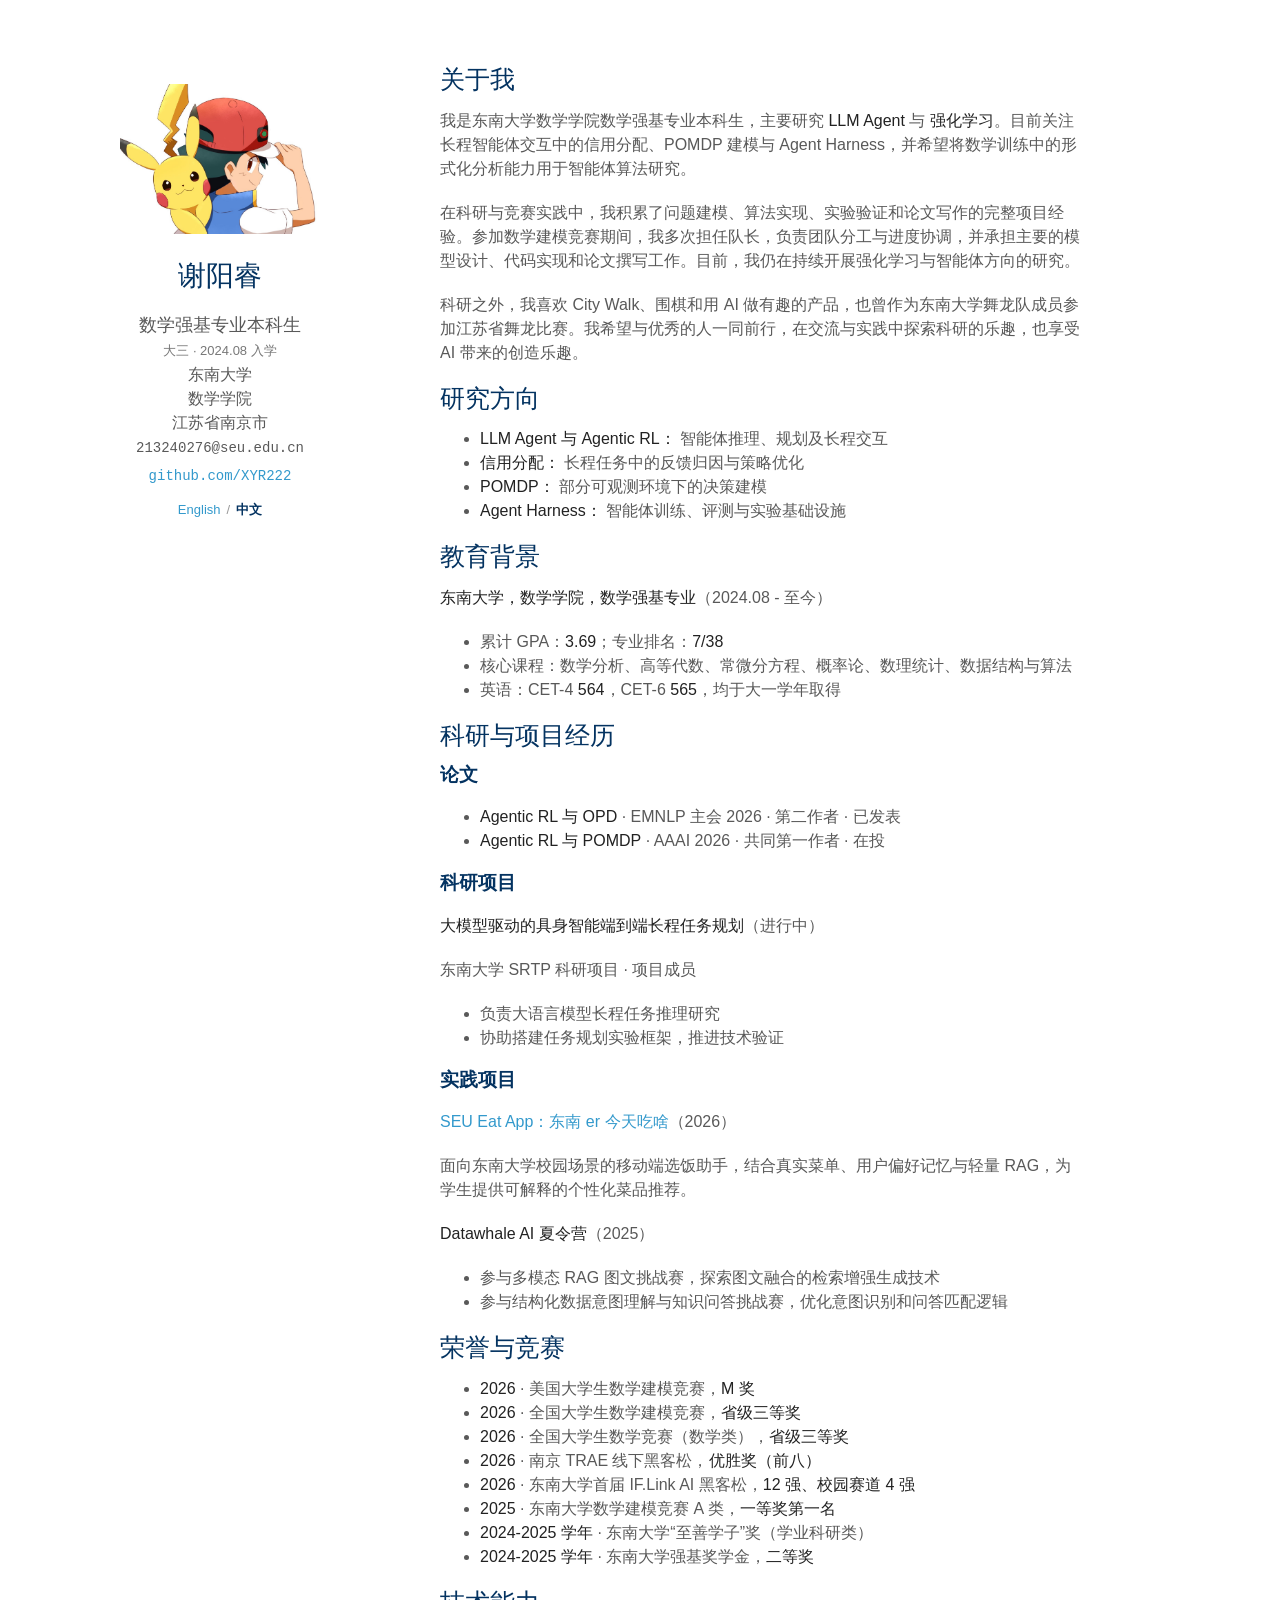
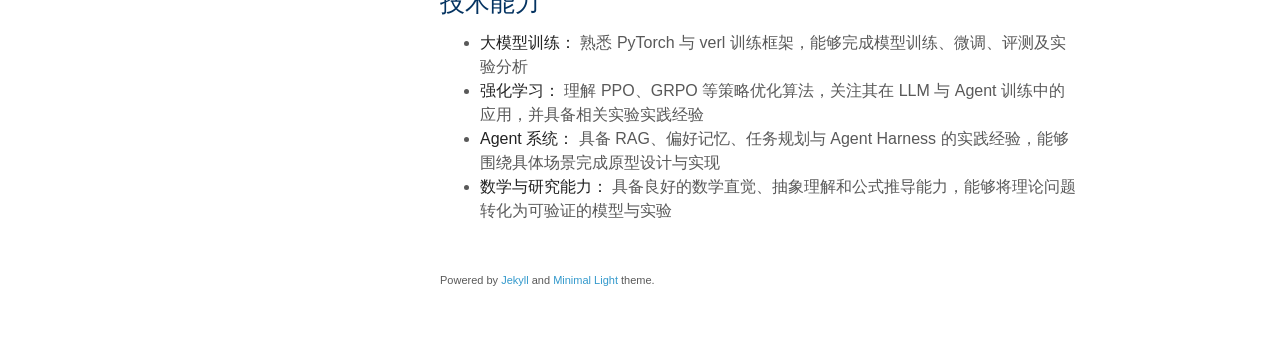
==== commit 758f272f: "stabilize GitHub profile link" ====
--- a/zh/index.html
+++ b/zh/index.html
@@ -10,7 +10,7 @@
   <div class="academic-status">大三 · 2024.08 入学</div>
   <a href="https://math.seu.edu.cn/"><autocolor>东南大学<br>数学学院</autocolor></a><br>
   <div class="address">江苏省南京市</div><email>213240276@seu.edu.cn</email>
-  <div class="social-icons"><a class="github-profile-link" href="https://github.com/XYR222">github.com/XYR222</a></div>
+  <div><a href="https://github.com/XYR222" style="display:block;margin:8px 0 0;font:14px/1.4 monospace,'Ubuntu Mono';text-align:center">github.com/XYR222</a></div>
   <nav class="language-switch" aria-label="Language"><a href="../">English</a><span>/</span><a href="./" aria-current="page">中文</a></nav><br><br>
   </header><main><h2>关于我</h2>
 <p>我是东南大学数学学院数学强基专业本科生，主要研究 <strong>LLM Agent</strong> 与 <strong>强化学习</strong>。目前关注长程智能体交互中的信用分配、POMDP 建模与 Agent Harness，并希望将数学训练中的形式化分析能力用于智能体算法研究。</p>
--- a/assets/css/style.css
+++ b/assets/css/style.css
@@ -1,2 +1,2 @@
 body{margin:0;padding:0}code{font-size:10pt}.pub-row,.note-row{display:flex;align-items:center}.social-icons a{display:inline-block;height:2.4rem;width:2.4rem;background-color:rgba(0,0,0,0);color:#043361 !important;border-radius:100%;text-align:center;font-size:1.15rem;line-height:2.5rem;margin-right:1rem}.social-icons a:last-child{margin-right:0}.social-icons a:hover{background-color:#fff;color:#000;transform:scale(1.2)}.icon-button{background-color:#fff;border-radius:3.6rem;cursor:pointer;display:inline-block;font-size:2rem;height:3.6rem;line-height:3.6rem;margin:0 5px;position:relative;text-align:center;-webkit-user-select:none;-moz-user-select:none;-ms-user-select:none;user-select:none;width:3.6rem}.icon-button span{border-radius:0;display:block;height:0;left:50%;margin:0;position:absolute;top:50%;-webkit-transition:all .3s;-moz-transition:all .3s;-o-transition:all .3s;transition:all .3s;width:0}.icon-button:hover span{width:3.6rem;height:3.6rem;border-radius:3.6rem;margin:-1.8rem}.twitter span{background-color:#4099ff}.facebook span{background-color:#4286f4}.linkedin span{background-color:#0077b5}.github span{background-color:#000}email{font-size:14px;font-family:monospace,"Ubuntu Mono";white-space:nowrap;margin-left:-100%;margin-right:-100%}.icon-button i{background:none;color:#fff;height:3.6rem;left:0;line-height:3.6rem;position:absolute;top:0;-webkit-transition:all .3s;-moz-transition:all .3s;-o-transition:all .3s;transition:all .3s;width:3.6rem;z-index:10}.icon-button .icon-twitter{color:#4099ff}.icon-button .icon-facebook{color:#4286f4}.icon-button .icon-github{color:#000}.icon-button .icon-linkedin{color:#0077b5}.icon-button:hover .icon-twitter,.icon-button:hover .icon-facebook,.icon-button:hover .icon-github,.icon-button:hover .icon-linkedin{color:#fff}autocolor{color:#595959}lightonly{visibility:visible}darkonly{visibility:hidden}education{font-weight:500;font-size:115%}papertitle{font-weight:600;font-size:100%}.image{border-radius:.35em;border:0;display:inline-block;position:relative}.image:before{-moz-transition:opacity .2s ease-in-out;-webkit-transition:opacity .2s ease-in-out;-ms-transition:opacity .2s ease-in-out;transition:opacity .2s ease-in-out;border-radius:.35em;content:"";display:block;height:100%;left:0;opacity:.5;position:absolute;top:0;width:100%}.image.avatar:before{display:none}.image.avatar img{width:200px;border-radius:15%;margin:20px 10px;padding:0}#header .image.avatar{margin:0 0 1em 0;width:8em}h3,h4,h5,h6{font-weight:600;color:#043361;margin:0 0 20px}h1{font-weight:500;color:#043361;margin:0 0 20px}h2{color:#043361;font-weight:500;margin:2px 0px 15px;font-size:157%}p,ul,ol,table,pre,dl{margin:0 0 20px}h1,h2,h3{line-height:1.1}h1{font-size:28px}a{color:#39c;text-decoration:none}a:hover{color:#069}a small{font-size:11px;color:#777;margin-top:-0.3em;display:block}a:hover small{color:#777}.wrapper{width:1080px;margin:0 auto}blockquote{border-left:1px solid #e5e5e5;margin:1em 10px;padding:0 0 0 20px;font-style:italic}code,pre{font-family:Monaco,Bitstream Vera Sans Mono,Lucida Console,Terminal,Consolas,Liberation Mono,DejaVu Sans Mono,Courier New,monospace;color:#333;background-color:#f8f8f8;border-radius:2px;padding:.2rem 0}pre{padding:8px 15px;background:#f8f8f8;border-radius:5px;border:1px solid #e5e5e5;overflow-x:auto}table{width:100%;border-collapse:collapse}th,td{text-align:left;padding:5px 10px;border-bottom:1px solid #e5e5e5}dt{color:#444;font-weight:500}th{color:#444}header{width:240px;float:left;position:fixed;-webkit-font-smoothing:subpixel-antialiased;padding-top:4em;text-align:center}header ul{list-style:none;height:40px;padding:0;background:#f4f4f4;border-radius:5px;border:1px solid #e0e0e0;width:270px}header li{width:89px;float:left;border-right:1px solid #e0e0e0;height:40px}header li:first-child a{border-radius:5px 0 0 5px}header li:last-child a{border-radius:0 5px 5px 0}header ul a{line-height:1;font-size:11px;color:#999;display:block;text-align:center;padding-top:6px;height:34px}header ul a:hover{color:#999}header ul a:active{background-color:#f0f0f0}strong{color:#222;font-weight:500}header ul li+li+li{border-right:none;width:89px}header ul a strong{font-size:14px;display:block;color:#222}main{width:640px;float:right;padding-top:4em;padding-bottom:50px;padding-right:100px}small{font-size:11px}hr{border:0;background:#e5e5e5;height:1px;margin:0 0 20px}footer{width:232px;float:left;position:fixed;bottom:30px;-webkit-font-smoothing:subpixel-antialiased;text-align:center}@media print,screen and (max-width: 1040px){.pub-row,.note-row{display:flex;align-items:center}div.wrapper{width:auto;margin:0}header,main,footer{float:none;position:static;width:auto}header{padding-right:320px}main{border:1px solid #e5e5e5;border-width:1px 0;padding:20px 0;margin:0 0 20px}header a small{display:inline}header ul{position:absolute;right:50px;top:52px}.image.avatar img{width:170px}#head1o2{visibility:hidden}#head2o2{visibility:hidden}}@media print,screen and (max-width: 1040px){body{word-wrap:break-word;padding:15px}.pub-row,note-row{display:flex;align-items:center}header{padding:0}pre,code{word-wrap:normal}}@media print,screen and (max-width: 480px){.pub-row,note-row{display:block;align-items:center}body{padding:15px}header ul{width:99%}header li,header ul li+li+li{width:33%}.image.avatar img{width:140px}#head1o2{visibility:hidden}#head2o2{visibility:hidden}}@media print{body{padding:.4in;font-size:12pt;color:#444}}.biblink{text-decoration:none;display:inline;margin-right:0px}.fakelink{text-decoration:none;cursor:pointer}.bibref{font-size:70%;margin-top:10px;margin-left:0px;display:none;font-family:monospace}.badge{display:inline-block;padding:.25em .4em;font-size:75%;font-weight:700;line-height:1;text-align:center;white-space:nowrap;vertical-align:baseline;border-radius:.25rem;transition:color .15s ease-in-out,background-color .15s ease-in-out,border-color .15s ease-in-out,box-shadow .15s ease-in-out}.badge{color:#fff !important;border-radius:.125rem;-webkit-box-shadow:0 2px 5px 0 rgba(0,0,0,.16),0 2px 10px 0 rgba(0,0,0,.12);box-shadow:0 2px 5px 0 rgba(0,0,0,.16),0 2px 10px 0 rgba(0,0,0,.12)}:root{--global-bg-color: #ffffff;--global-code-bg-color: rgba(181, 9, 172, 0.05);--global-text-color: #000000;--global-text-color-light: #828282;--global-theme-color: #002D72;--global-hover-color: #ffb81c;--global-footer-bg-color: #1c1c1c;--global-footer-text-color: #e8e8e8;--global-footer-link-color: #ffffff;--global-distill-app-color: #828282}@media print,screen and (min-width: 480px){.col-sm-9{width:100%}}.publications{margin-top:0}.publications h1{color:var(--global-theme-color);font-size:2rem;text-align:center;margin-top:1em;margin-bottom:1em}.publications h2{margin-bottom:1rem}.publications h2 span{font-size:1.5rem}.publications h2.year{color:#e8e8e8;border-top:1px solid #e8e8e8;margin-top:2rem;margin-bottom:0rem;text-align:right}.publications ol.bibliography{list-style:none;padding:0;margin-top:0}.publications ol.bibliography li{margin-bottom:.5rem}.publications ol.bibliography li .abbr{height:8rem;margin-bottom:.5rem}.publications ol.bibliography li .abbr abbr{display:inline-block;background-color:var(--global-theme-color);padding-left:1rem;padding-right:1rem;position:absolute;top:8px;left:16px}.publications ol.bibliography li .abbr abbr a{color:#fff}.publications ol.bibliography li .abbr abbr a:hover{text-decoration:none}.publications ol.bibliography li .abbr .award{color:var(--global-theme-color) !important;border:1px solid var(--global-theme-color)}.publications ol.bibliography li .title{font-weight:bolder}.publications ol.bibliography li .author a{border-bottom:1px var(--global-theme-color)}.publications ol.bibliography li .author a:hover{border-bottom-style:solid;text-decoration:none}.publications ol.bibliography li .author>em{border-bottom:1px solid;font-style:normal}.publications ol.bibliography li .links a.btn{color:#000;border:1px solid #000;padding-left:.5rem;padding-right:.5rem;padding-top:.1rem;padding-bottom:.1rem}.publications ol.bibliography li .links a.btn:hover{color:var(--global-theme-color);border-color:var(--global-theme-color)}.publications ol.bibliography li .hidden{font-size:.875rem;max-height:0px;overflow:hidden;text-align:justify;-webkit-transition:.15s ease;-moz-transition:.15s ease;-ms-transition:.15s ease;-o-transition:.15s ease;transition:all .15s ease}.publications ol.bibliography li .hidden p{line-height:1.4em;margin:10px}.publications ol.bibliography li .hidden pre{font-size:1em;line-height:1.4em;padding:10px}.publications ol.bibliography li .hidden.open{max-height:100em;-webkit-transition:.15s ease;-moz-transition:.15s ease;-ms-transition:.15s ease;-o-transition:.15s ease;transition:all .15s ease}.publications ol.bibliography li div.abstract.hidden{border:dashed 1px var(--global-bg-color)}.publications ol.bibliography li div.abstract.hidden.open{border-color:var(--global-text-color)}.publications ol.bibliography li .teaser{border-radius:8px;box-shadow:3px 3px 6px #888;height:123px;width:180px;margin-top:5px;margin-left:5px;margin-bottom:5px;object-fit:cover}.notes ul.notes_list li .links a.btn{color:#000;border:1px solid #000;padding-left:.5rem;padding-right:.5rem;padding-top:.1rem;padding-bottom:.1rem}.notes ul.notes_list li .links a.btn:hover{color:var(--global-theme-color);border-color:var(--global-theme-color)}.notes ul.notes_list li .teaser{border-radius:8px;box-shadow:3px 3px 6px #888;height:123px;width:180px;margin-top:5px;margin-left:5px;margin-bottom:5px;object-fit:cover}.language-switch{margin-top:14px;font-size:13px}.academic-status{margin:3px 0 2px;color:#777;font-size:13px}.language-switch span{margin:0 6px;color:#999}.language-switch a[aria-current=page]{color:#043361;font-weight:600;cursor:default;text-decoration:none}
-.social-icons a.github-profile-link{width:auto;font-size:13px;line-height:1.4;margin-top:8px!important}
+.social-icons a.github-profile-link{display:block;width:auto;font-size:14px;font-family:monospace,"Ubuntu Mono";line-height:1.4;margin-top:8px!important;margin-right:0!important}
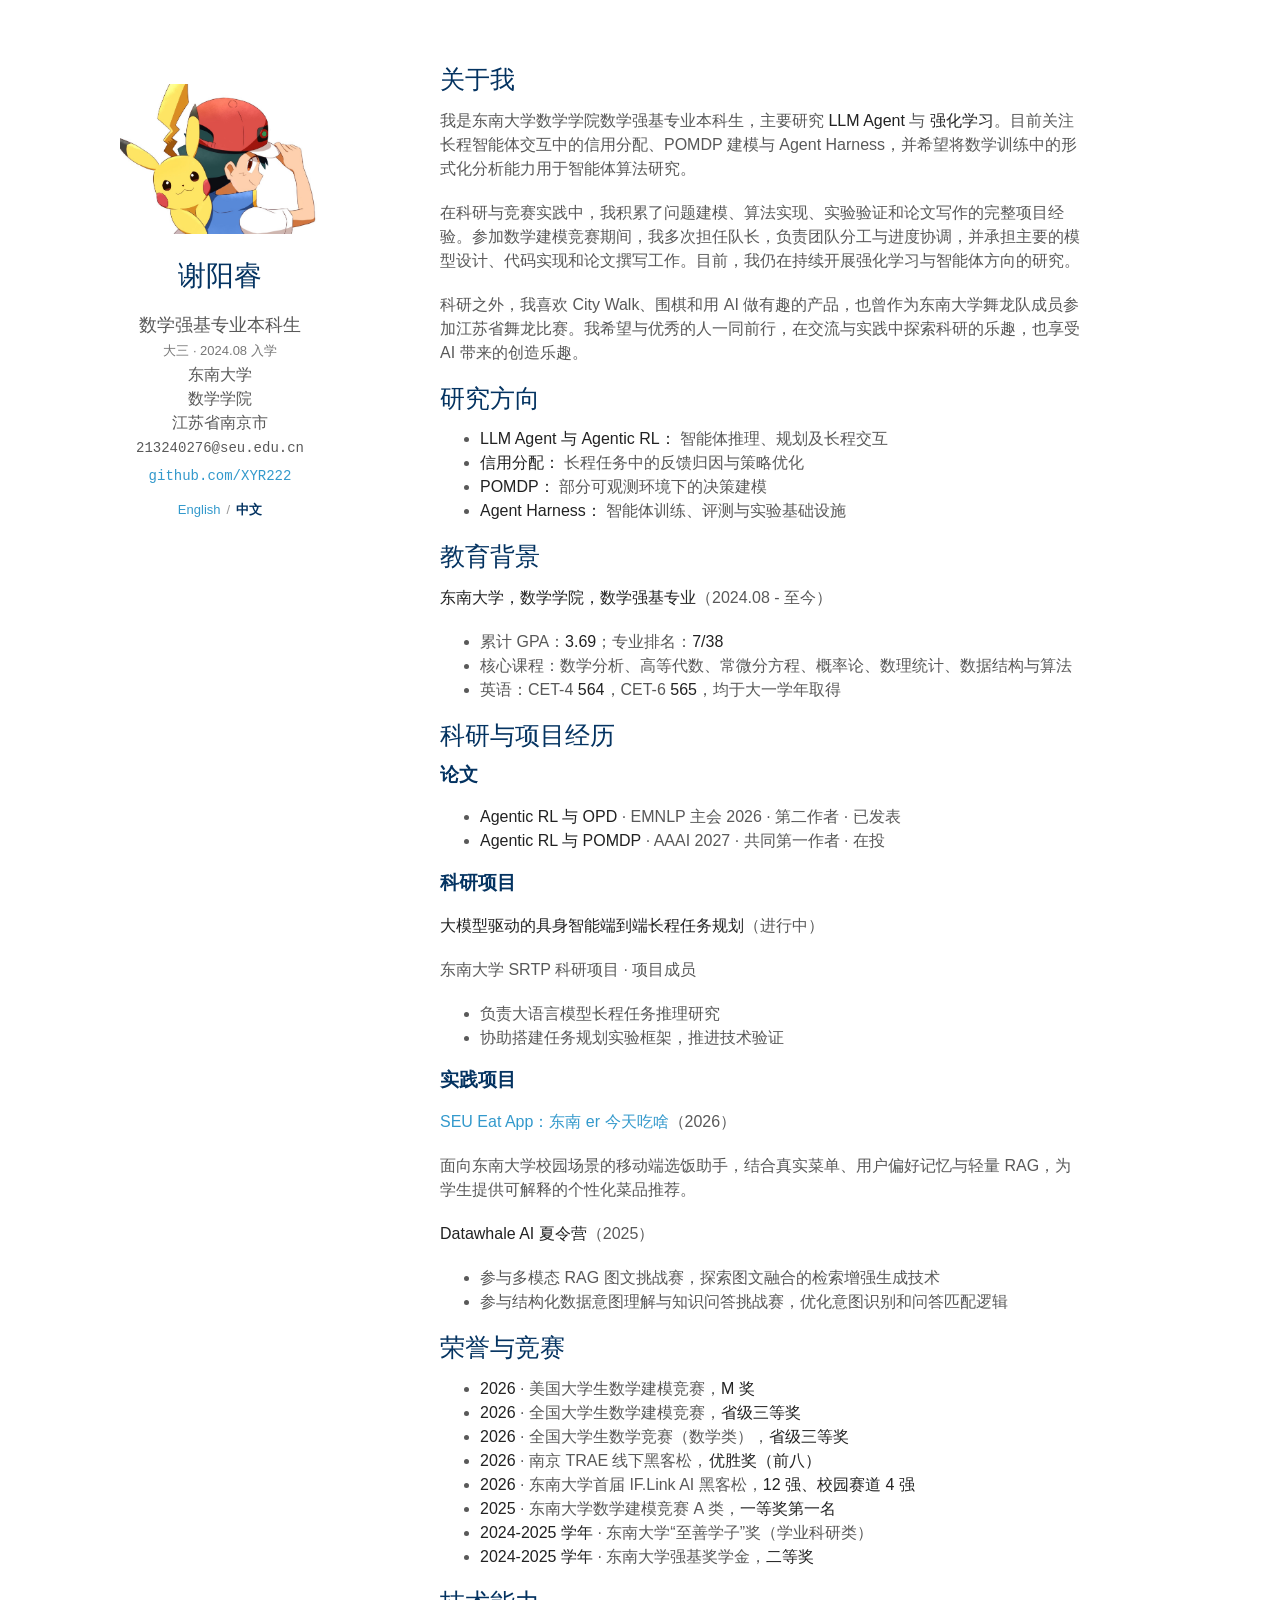
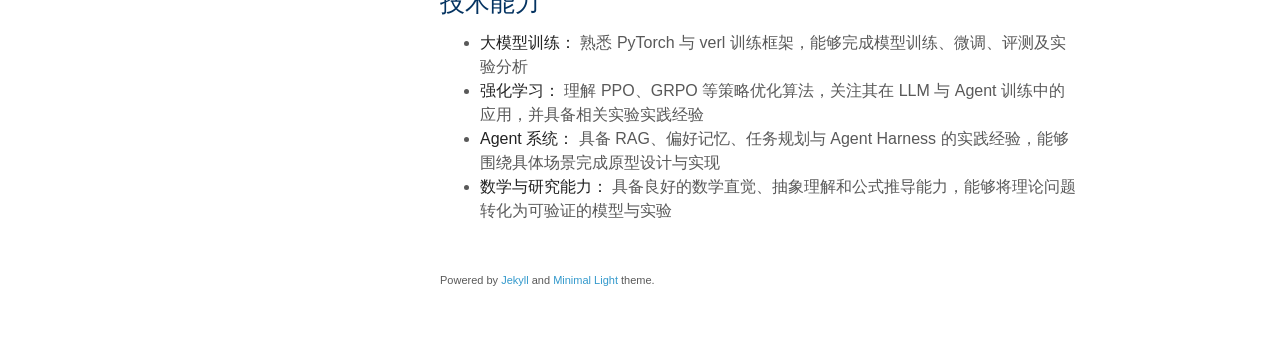
==== commit 6e1d8bde: "update AAAI publication year" ====
--- a/zh/index.html
+++ b/zh/index.html
@@ -34,7 +34,7 @@
 <h3>论文</h3>
 <div class="publications compact-publications"><ul>
     <li><strong>Agentic RL 与 OPD</strong> · EMNLP 主会 2026 · 第二作者 · 已发表</li>
-    <li><strong>Agentic RL 与 POMDP</strong> · AAAI 2026 · 共同第一作者 · 在投</li></ul></div>
+    <li><strong>Agentic RL 与 POMDP</strong> · AAAI 2027 · 共同第一作者 · 在投</li></ul></div>
 
 <h3>科研项目</h3>
 <p><strong>大模型驱动的具身智能端到端长程任务规划</strong>（进行中）</p>
